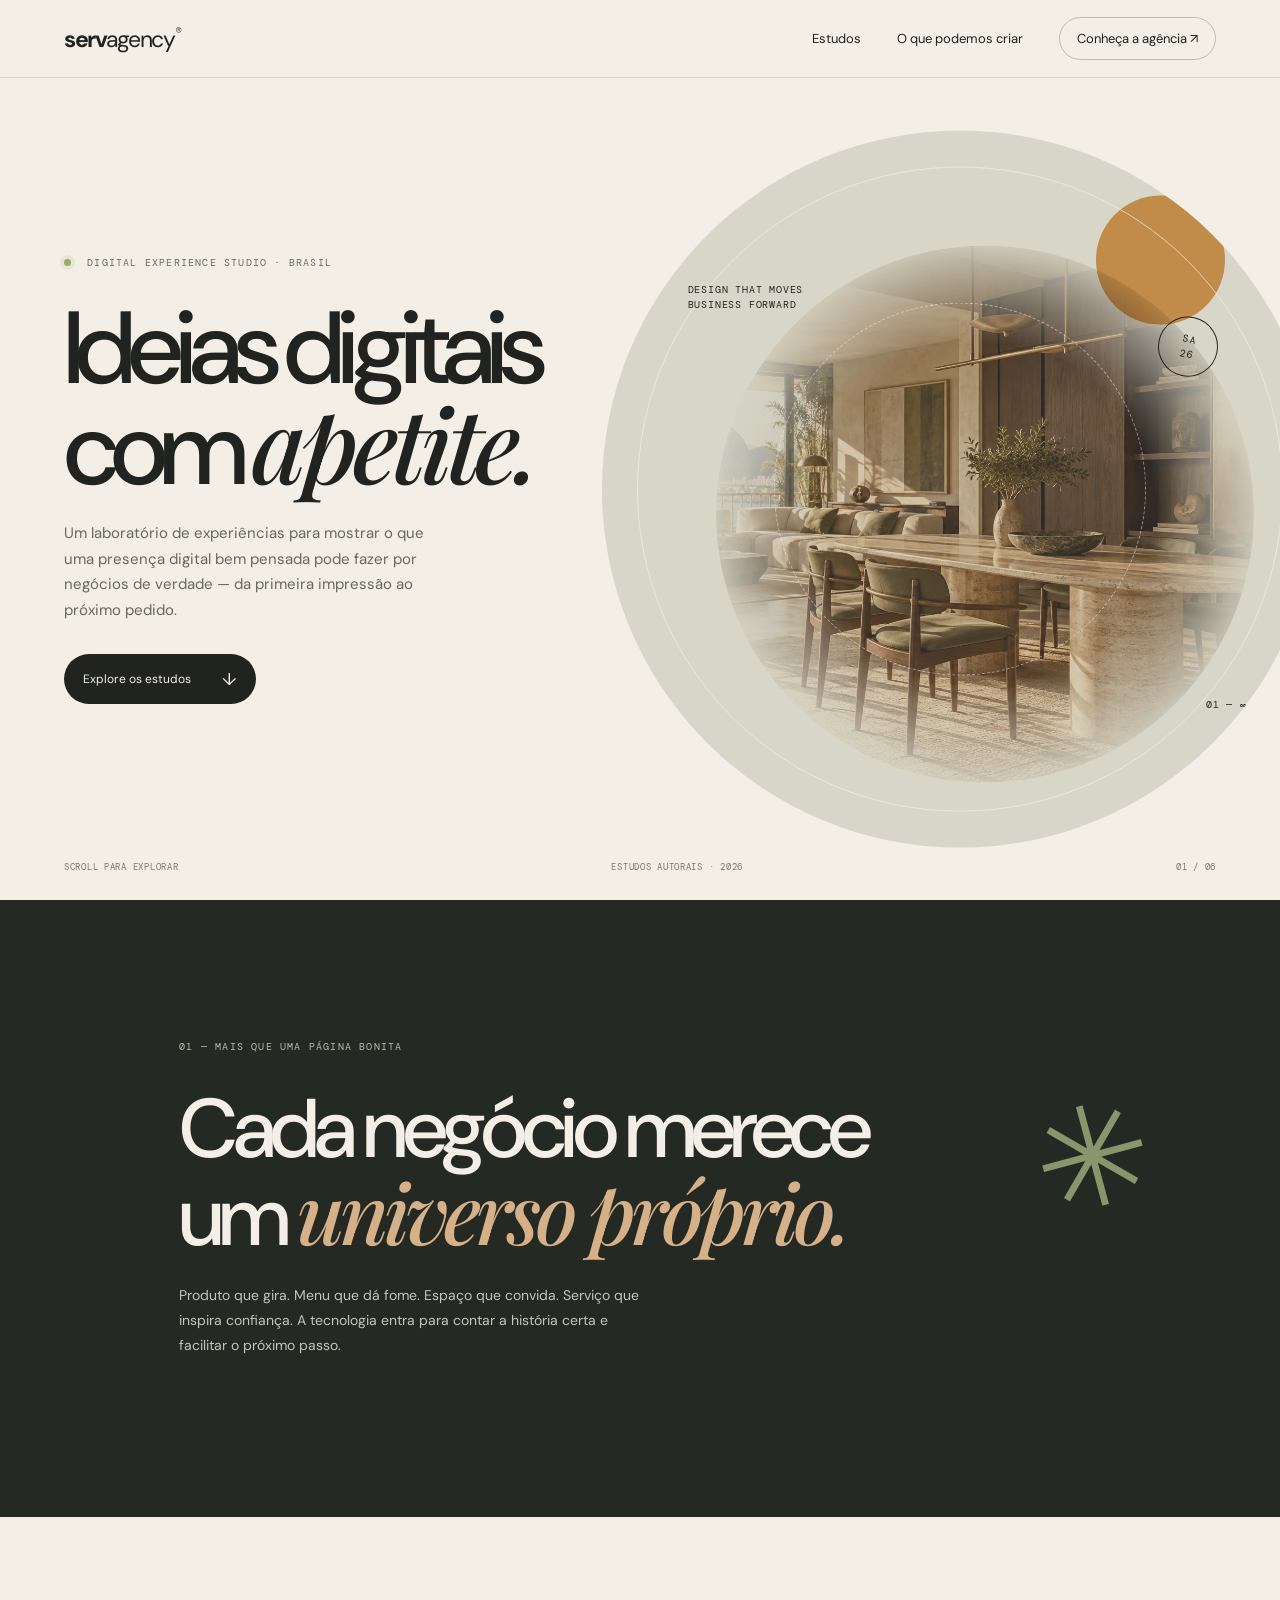
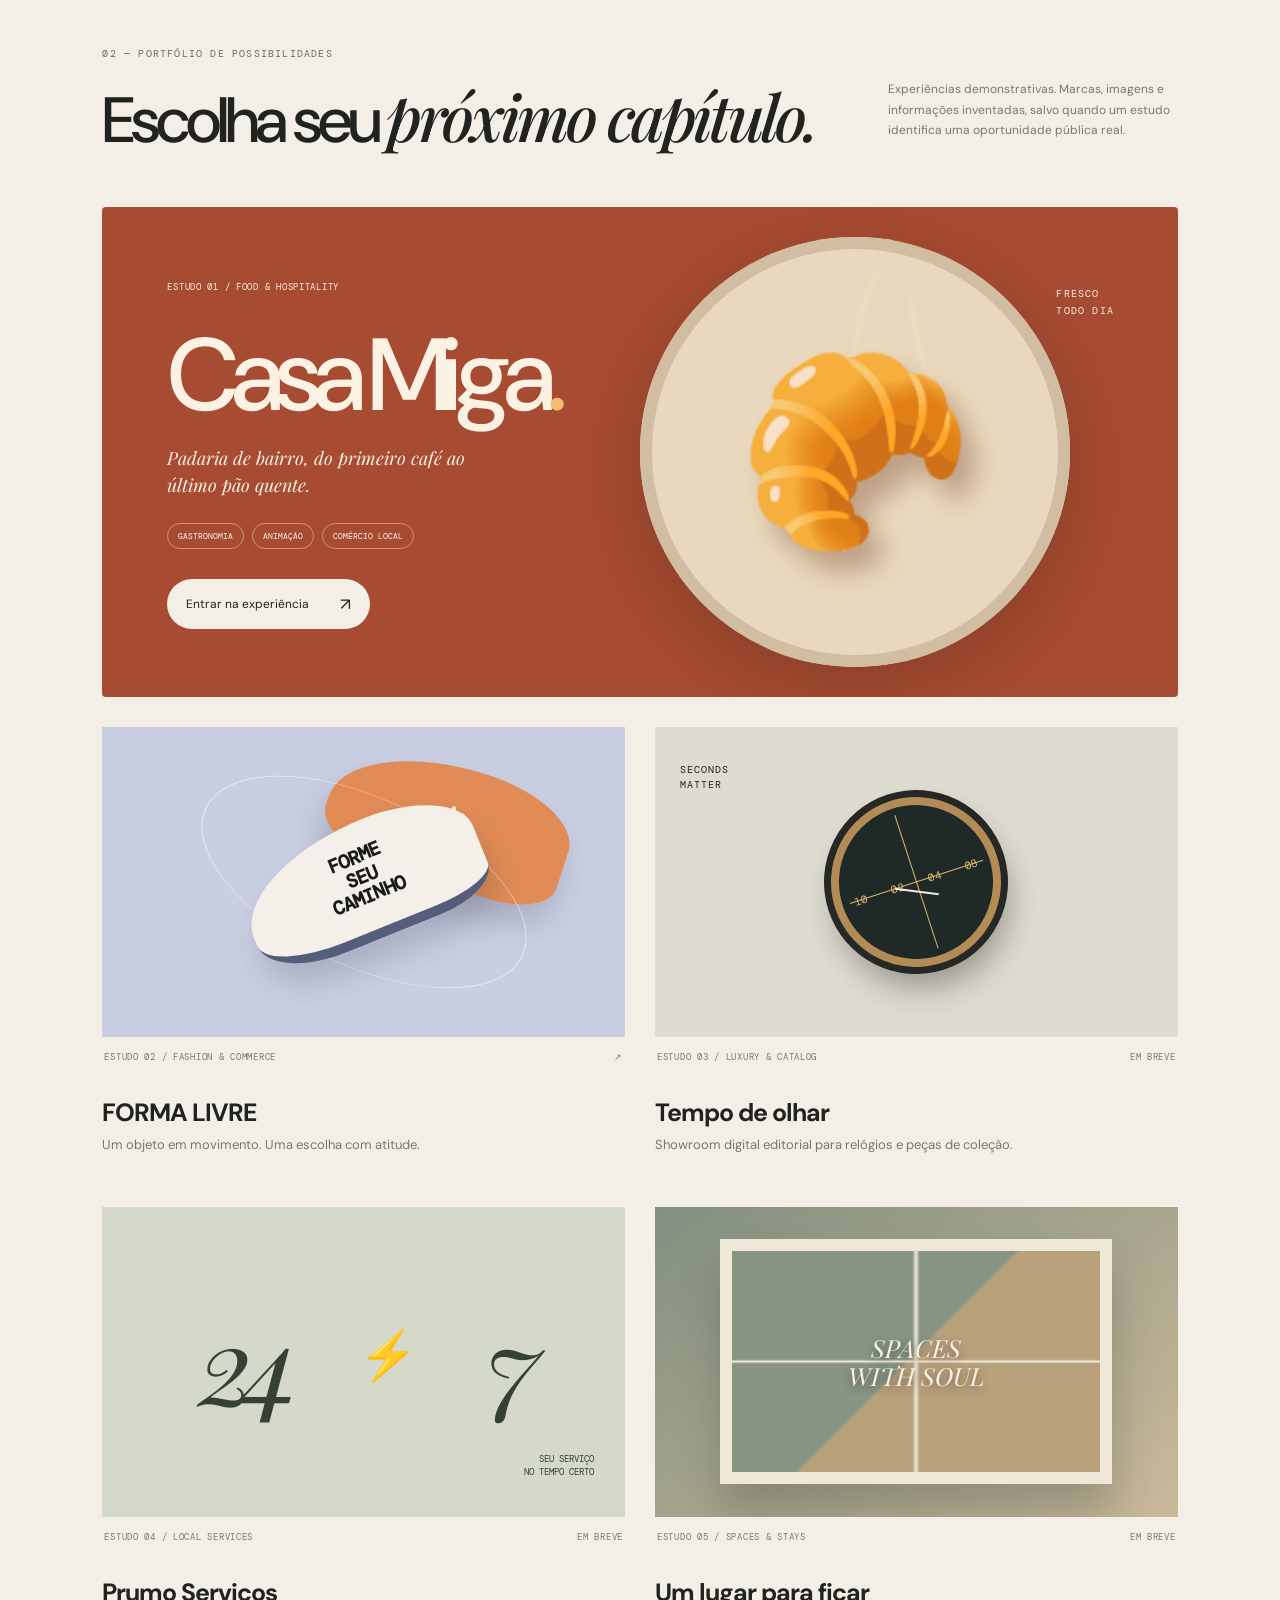
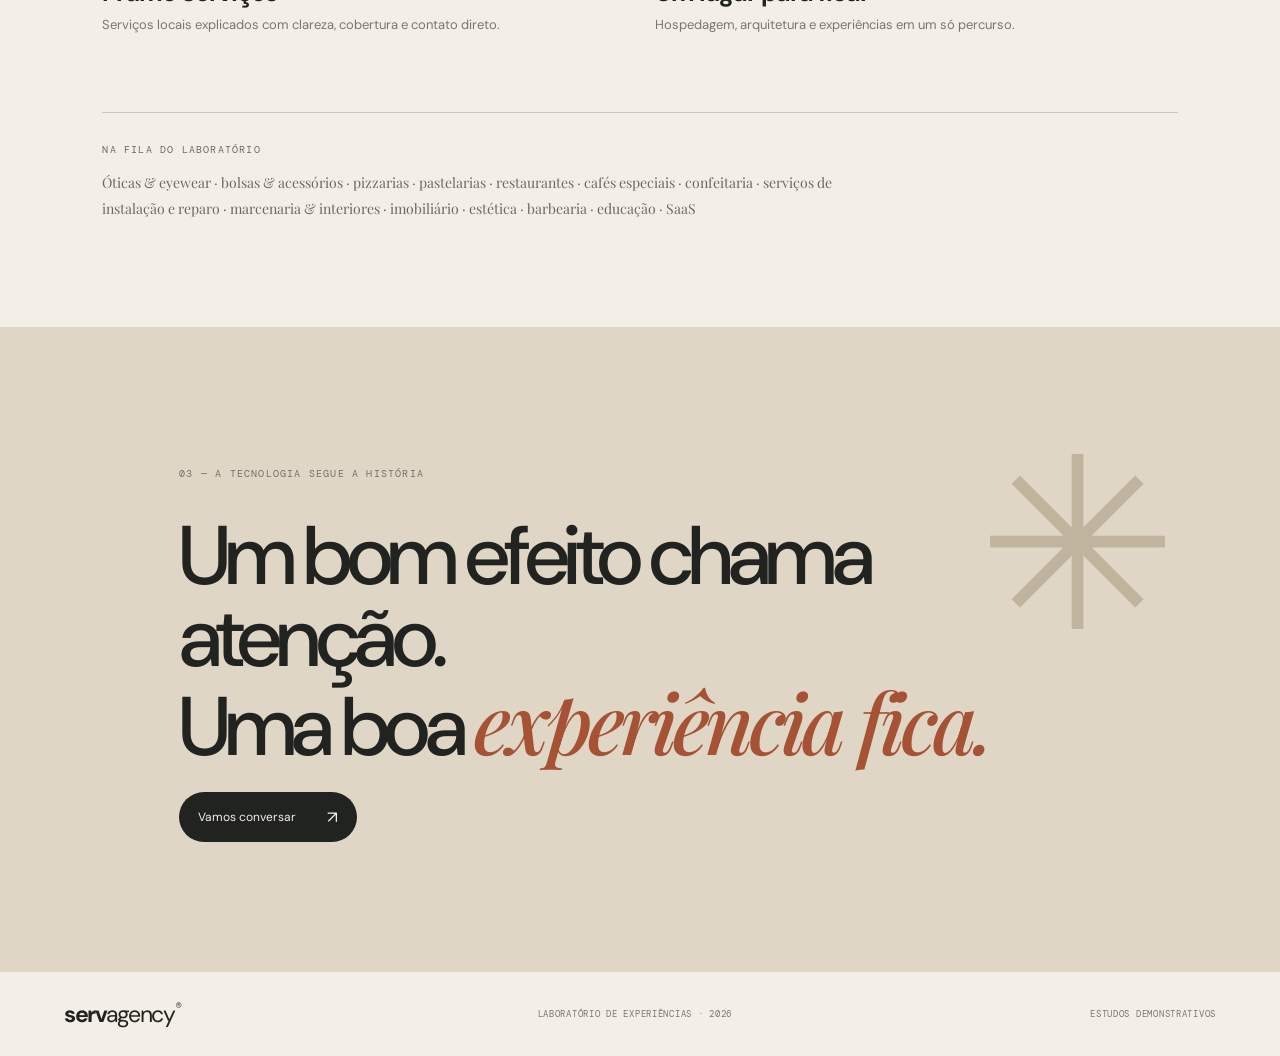
==== index.html @ b9f0d6ea "Build initial niche experience lab and demo concepts" ====
<!doctype html><html lang="pt-BR"><head><meta charset="utf-8"><meta name="viewport" content="width=device-width,initial-scale=1"><meta name="theme-color" content="#f4efe6"><meta name="description" content="Estudos interativos ServAgency para negócios de diferentes nichos."><title>ServAgency — Laboratório de experiências</title><link rel="stylesheet" href="/styles.css"></head><body><header class="topbar"><a class="wordmark" href="/">serv<span>agency</span><i>®</i></a><nav><a href="#estudos">Estudos</a><a href="#metodo">O que podemos criar</a><a class="nav-cta" href="https://servagency.vercel.app/">Conheça a agência ↗</a></nav></header><main><section class="hero"><div class="hero-copy"><p class="eyebrow"><span class="pulse"></span> DIGITAL EXPERIENCE STUDIO · BRASIL</p><h1>Ideias digitais<br>com <em>apetite.</em></h1><p class="hero-sub">Um laboratório de experiências para mostrar o que uma presença digital bem pensada pode fazer por negócios de verdade — da primeira impressão ao próximo pedido.</p><a class="pill dark" href="#estudos">Explore os estudos <span>↓</span></a></div><div class="hero-art" aria-label="Colagem editorial de gastronomia"><div class="hero-orbit orbit-one"></div><div class="hero-orbit orbit-two"></div><div class="hero-sun"></div><img src="/assets/atelier-cozinha.webp" alt="Ambiente de cozinha em tons naturais"/><div class="hero-caption">DESIGN THAT MOVES<br>BUSINESS FORWARD</div><div class="hero-index">01 — ∞</div><div class="hero-stamp">SA<br>26</div></div><div class="hero-bottom"><span>SCROLL PARA EXPLORAR</span><span>ESTUDOS AUTORAIS · 2026</span><span>01 / 06</span></div></section><section class="manifesto" id="metodo"><p class="eyebrow">01 — MAIS QUE UMA PÁGINA BONITA</p><h2>Cada negócio merece<br>um <em>universo próprio.</em></h2><p>Produto que gira. Menu que dá fome. Espaço que convida. Serviço que inspira confiança. A tecnologia entra para contar a história certa e facilitar o próximo passo.</p><div class="manifesto-mark">✳</div></section><section class="studies" id="estudos"><div class="section-head"><div><p class="eyebrow">02 — PORTFÓLIO DE POSSIBILIDADES</p><h2>Escolha seu <em>próximo capítulo.</em></h2></div><p>Experiências demonstrativas. Marcas, imagens e informações inventadas, salvo quando um estudo identifica uma oportunidade pública real.</p></div><article class="featured-card food-card"><div class="card-copy"><span class="card-number">ESTUDO 01 / FOOD & HOSPITALITY</span><h3>Casa Miga<span class="period">.</span></h3><p>Padaria de bairro, do primeiro café ao último pão quente.</p><div class="tags"><span>GASTRONOMIA</span><span>ANIMAÇÃO</span><span>COMÉRCIO LOCAL</span></div><a class="pill light" href="/demos/casa-miga/">Entrar na experiência <span>↗</span></a></div><div class="food-visual" aria-hidden="true"><div class="plate"></div><div class="croissant">🥐</div><div class="steam steam-a"></div><div class="steam steam-b"></div><span class="food-side">FRESCO<br>TODO DIA</span></div></article><div class="card-grid"><a class="study-card fashion-card" href="/demos/forma-livre/"><div class="fashion-art"><div class="shoe shoe-back">✳</div><div class="shoe shoe-front">FORME<br>SEU<br>CAMINHO</div><span class="fashion-orbit"></span></div><div class="study-meta"><span>ESTUDO 02 / FASHION & COMMERCE</span><span>↗</span></div><h3>FORMA LIVRE</h3><p>Um objeto em movimento. Uma escolha com atitude.</p></a><div class="study-card watch-card"><div class="watch-art"><div class="watch-dial"><span>10</span><span>02</span><span>04</span><span>08</span><i></i></div><p>SECONDS<br>MATTER</p></div><div class="study-meta"><span>ESTUDO 03 / LUXURY & CATALOG</span><span>EM BREVE</span></div><h3>Tempo de olhar</h3><p>Showroom digital editorial para relógios e peças de coleção.</p></div><div class="study-card service-card"><div class="service-art"><span>24</span><span>7</span><i>⚡</i><p>SEU SERVIÇO<br>NO TEMPO CERTO</p></div><div class="study-meta"><span>ESTUDO 04 / LOCAL SERVICES</span><span>EM BREVE</span></div><h3>Prumo Serviços</h3><p>Serviços locais explicados com clareza, cobertura e contato direto.</p></div><div class="study-card spaces-card"><div class="spaces-art"><div class="window"></div><span>SPACES<br>WITH SOUL</span></div><div class="study-meta"><span>ESTUDO 05 / SPACES & STAYS</span><span>EM BREVE</span></div><h3>Um lugar para ficar</h3><p>Hospedagem, arquitetura e experiências em um só percurso.</p></div></div><div class="more-niches"><p class="eyebrow">NA FILA DO LABORATÓRIO</p><p>Óticas & eyewear · bolsas & acessórios · pizzarias · pastelarias · restaurantes · cafés especiais · confeitaria · serviços de instalação e reparo · marcenaria & interiores · imobiliário · estética · barbearia · educação · SaaS</p></div></section><section class="closing"><p class="eyebrow">03 — A TECNOLOGIA SEGUE A HISTÓRIA</p><h2>Um bom efeito chama atenção.<br>Uma boa <em>experiência fica.</em></h2><a class="pill dark" href="https://servagency.vercel.app/">Vamos conversar <span>↗</span></a><span class="closing-flower">✳</span></section></main><footer><a class="wordmark" href="/">serv<span>agency</span><i>®</i></a><span>LABORATÓRIO DE EXPERIÊNCIAS · 2026</span><span>ESTUDOS DEMONSTRATIVOS</span></footer><script src="/script.js" defer></script></body></html>
---- styles.css ----
@import url('https://fonts.googleapis.com/css2?family=DM+Mono:wght@400;500&family=DM+Sans:wght@400;500;600;700&family=Playfair+Display:ital,wght@0,500;0,600;0,700;1,500;1,600&display=swap');
:root{--paper:#f4efe6;--ink:#20231f;--orange:#ec6033;--olive:#788b55;--serif:'Playfair Display',Georgia,serif;--sans:'DM Sans',Arial,sans-serif;--mono:'DM Mono',monospace}*{box-sizing:border-box}html{scroll-behavior:smooth}body{margin:0;background:var(--paper);color:var(--ink);font-family:var(--sans)}a{color:inherit;text-decoration:none}.topbar{height:78px;padding:0 5vw;display:flex;align-items:center;justify-content:space-between;border-bottom:1px solid #20231f20}.wordmark{font-weight:700;font-size:23px;letter-spacing:-1.5px}.wordmark span{font-weight:400}.wordmark i{font:9px var(--mono);vertical-align:top;margin-left:2px}.topbar nav{display:flex;align-items:center;gap:36px;font-size:13px}.nav-cta{padding:12px 17px;border:1px solid #20231f40;border-radius:100px}.hero{min-height:680px;height:calc(100vh - 78px);max-height:920px;padding:0 5vw;display:grid;grid-template-columns:1fr 1fr;position:relative;align-items:center;overflow:hidden}.hero-copy{position:relative;z-index:2;padding-bottom:28px}.eyebrow{font:10px var(--mono);letter-spacing:.12em;color:#676c60}.pulse{display:inline-block;width:7px;height:7px;background:#9aab65;border-radius:50%;margin-right:9px;box-shadow:0 0 0 4px #9aab6525}.hero h1{font-size:clamp(60px,8vw,116px);line-height:.91;letter-spacing:-.075em;margin:33px 0 25px;font-weight:500}.hero h1 em,.manifesto h2 em,.section-head h2 em,.closing h2 em{font-family:var(--serif);font-weight:500;letter-spacing:-.06em}.hero-sub{font-size:15px;line-height:1.7;max-width:390px;color:#66685e;margin-bottom:31px}.pill{display:inline-flex;align-items:center;gap:31px;border-radius:50px;padding:14px 19px;font-size:12px}.pill span{font-size:17px}.dark{background:var(--ink);color:var(--paper)}.light{background:#f4efe6;color:var(--ink)}.hero-art{position:absolute;width:min(56vw,760px);height:min(56vw,760px);min-width:530px;min-height:530px;border-radius:50%;right:-3vw;top:50%;transform:translateY(-50%);background:#d8d6c8;overflow:hidden}.hero-art img{position:absolute;inset:16%;width:75%;height:75%;object-fit:cover;border-radius:50%;mix-blend-mode:multiply;opacity:.82;mask-image:radial-gradient(ellipse,#000 45%,transparent 75%)}.hero-orbit{position:absolute;border:1px solid #f4efe6aa;border-radius:50%;inset:5%;z-index:1}.orbit-two{inset:24%;border-style:dashed;opacity:.8}.hero-sun{position:absolute;right:13%;top:9%;width:18%;aspect-ratio:1;border-radius:50%;background:#e4a75d;mix-blend-mode:multiply}.hero-caption,.hero-index,.hero-stamp{position:absolute;z-index:2;font:10px/1.5 var(--mono);letter-spacing:.08em}.hero-caption{left:12%;top:21%}.hero-index{right:10%;bottom:19%}.hero-stamp{display:grid;place-content:center;text-align:center;border:1px solid var(--ink);border-radius:50%;width:60px;height:60px;right:14%;top:26%;transform:rotate(12deg)}.hero-bottom{position:absolute;bottom:27px;left:5vw;right:5vw;display:flex;justify-content:space-between;font:9px var(--mono);letter-spacing:.08em;color:#77786d}.manifesto{position:relative;background:#242923;color:var(--paper);padding:130px 14vw 145px;overflow:hidden}.manifesto .eyebrow{color:#babcae}.manifesto h2,.section-head h2,.closing h2{font-size:clamp(44px,6.5vw,88px);line-height:.99;letter-spacing:-.065em;font-weight:500;margin:35px 0 24px}.manifesto h2 em{color:#d6b188}.manifesto>p:last-of-type{max-width:470px;font-size:14px;line-height:1.8;color:#c5c5ba}.manifesto-mark{position:absolute;right:10%;top:27%;font-size:140px;color:#87966b;transform:rotate(-15deg)}.studies{padding:120px 8vw 90px}.section-head{display:flex;justify-content:space-between;align-items:end;margin-bottom:54px}.section-head h2{font-size:clamp(40px,5vw,68px);margin:24px 0 0}.section-head>p{max-width:290px;color:#77786d;font-size:12px;line-height:1.7}.featured-card{height:490px;border-radius:4px;background:#a74c32;color:#fbf2e4;position:relative;overflow:hidden;display:flex;align-items:center;padding:65px}.card-copy{position:relative;z-index:2;max-width:405px}.card-number,.study-meta{font:9px var(--mono);letter-spacing:.08em}.card-copy h3{font-size:clamp(58px,8vw,105px);line-height:1;letter-spacing:-.08em;margin:29px 0 13px;font-weight:500}.period{color:#f2bc72}.card-copy>p{font:italic 18px var(--serif);max-width:300px;line-height:1.5}.tags{display:flex;gap:8px;margin:24px 0 30px;flex-wrap:wrap}.tags span{border:1px solid #ffffff65;border-radius:50px;padding:7px 10px;font:8px var(--mono)}.food-visual{position:absolute;right:2%;top:0;width:56%;height:100%;display:grid;place-items:center}.plate{position:absolute;width:430px;height:430px;border-radius:50%;background:#e9d8bd;box-shadow:inset 0 0 0 12px #d0bda2,0 20px 65px #51281955}.croissant{position:relative;z-index:1;font-size:190px;filter:drop-shadow(15px 20px 12px #7741285c);animation:foodturn 16s linear infinite}.steam{position:absolute;z-index:2;width:26px;height:120px;border-radius:50%;border-left:2px solid #ffe8cf;filter:blur(2px);opacity:.6;animation:steam 2.8s ease-in-out infinite}.steam-a{top:47px;left:51%;transform:rotate(16deg)}.steam-b{top:65px;left:60%;animation-delay:.7s;transform:rotate(-12deg)}.food-side{position:absolute;right:7%;top:16%;font:10px/1.7 var(--mono);letter-spacing:.12em}.card-grid{display:grid;grid-template-columns:1fr 1fr;gap:30px;margin-top:30px}.study-card{min-height:390px;padding:0 0 24px;overflow:hidden}.study-meta{display:flex;justify-content:space-between;color:#77786d;padding:14px 2px}.study-card h3{font-size:25px;letter-spacing:-.04em;margin:19px 0 7px}.study-card>p{margin:0;color:#77786d;font-size:13px}.fashion-art,.watch-art,.service-art,.spaces-art{height:310px;position:relative;display:grid;place-items:center;overflow:hidden}.fashion-art{background:#c9cee2}.shoe{position:absolute;width:245px;height:118px;border-radius:80% 55% 35% 45%;display:grid;place-items:center;font:700 19px/1.1 var(--mono);text-align:center;box-shadow:0 20px 30px #282d3a30}.shoe-front{background:#f4f0e9;color:#181a1c;z-index:1;transform:rotate(-22deg);border-bottom:10px solid #555d7d;animation:shoeFloat 5s ease-in-out infinite}.shoe-back{background:#e18c56;transform:translate(85px,-58px) rotate(18deg);color:#ffe8cf;font-size:44px}.fashion-orbit{position:absolute;border:1px solid #fff9;border-radius:50%;width:350px;height:350px;transform:rotate(25deg) scaleY(.48)}.watch-art{background:#dedbd0}.watch-art>p{position:absolute;top:25px;left:25px;font:10px/1.5 var(--mono);letter-spacing:.1em}.watch-dial{width:170px;height:170px;border-radius:50%;background:#1f2928;color:#d8b56c;border:8px solid #b28b55;box-shadow:0 0 0 7px #262825,0 20px 32px #2226;position:relative;display:flex;justify-content:space-around;align-items:center;font:11px var(--mono);transform:rotate(-18deg)}.watch-dial:before,.watch-dial:after{content:'';position:absolute;background:#d8b56c;width:1px;height:140px}.watch-dial:after{transform:rotate(90deg)}.watch-dial i{position:absolute;width:44px;height:2px;background:#f3ecdb;transform:rotate(25deg);z-index:1;transform-origin:left}.service-art{background:#d5d9c9;color:#354134;grid-template-columns:auto auto;gap:4px}.service-art>span{font:italic 110px var(--serif);letter-spacing:-.1em}.service-art i{position:absolute;font-size:48px;left:49%;top:38%;font-style:normal;color:#da673d}.service-art p{position:absolute;right:6%;bottom:9%;font:9px/1.5 var(--mono);text-align:right}.spaces-art{background:linear-gradient(145deg,#829080,#cbb999);color:#f8f0e4}.spaces-art .window{position:absolute;width:75%;height:79%;border:12px solid #f0e8d7;background:linear-gradient(90deg,transparent 49%,#f0e8d7 50%,transparent 51%),linear-gradient(0deg,transparent 49%,#f0e8d7 50%,transparent 51%),linear-gradient(135deg,#879582 48%,#b9a17c 49%);box-shadow:0 30px 40px #25322f40}.spaces-art>span{position:relative;font:italic 25px/1.1 var(--serif);text-align:center;text-shadow:0 3px 10px #0007}.more-niches{border-top:1px solid #20231f35;margin-top:55px;padding-top:20px}.more-niches p:last-child{font:14px/1.9 var(--serif);max-width:760px;color:#686a61}.closing{background:#dfd6c6;padding:130px 14vw;position:relative;overflow:hidden}.closing .eyebrow{color:#707166}.closing h2{font-size:clamp(40px,6.5vw,84px);position:relative;z-index:1}.closing h2 em{color:#a65335}.closing-flower{position:absolute;font-size:240px;right:8%;top:10%;color:#c0b49f}footer{padding:27px 5vw;display:flex;align-items:center;justify-content:space-between}footer>span{font:9px var(--mono);letter-spacing:.08em;color:#77786d}@keyframes foodturn{0%,100%{transform:rotate(-8deg) translateY(0)}50%{transform:rotate(8deg) translateY(-15px)}}@keyframes steam{0%,100%{opacity:0;translate:0 8px}50%{opacity:.65;translate:0 -9px}}@keyframes shoeFloat{0%,100%{translate:0 0;rotate:-3deg}50%{translate:4px -13px;rotate:3deg}}@media(max-width:760px){.topbar{height:65px;padding:0 6vw}.topbar nav{gap:18px;font-size:11px}.topbar nav>a:first-child{display:none}.nav-cta{padding:10px 13px}.hero{height:auto;min-height:800px;display:block;padding:80px 7vw 110px}.hero-copy{padding:0}.hero h1{font-size:clamp(66px,17vw,110px);margin-top:28px}.hero-sub{max-width:310px}.hero-art{width:92vw;height:92vw;min-width:0;min-height:0;right:-20vw;top:auto;bottom:12px;transform:none;opacity:.7}.hero-art img{inset:15%;width:78%;height:78%}.hero-caption{top:19%}.hero-bottom{left:7vw;right:7vw;bottom:22px;font-size:7px}.hero-bottom span:nth-child(2){display:none}.manifesto{padding:90px 8vw}.manifesto h2{font-size:clamp(45px,12vw,75px)}.manifesto-mark{font-size:90px;right:4%;top:15%;opacity:.45}.studies{padding:83px 6vw 65px}.section-head{display:block;margin-bottom:31px}.section-head h2{font-size:46px}.section-head>p{margin-top:16px}.featured-card{height:640px;padding:32px;align-items:flex-start}.card-copy{max-width:100%}.card-copy h3{font-size:72px;margin:19px 0 5px}.card-copy>p{font-size:16px}.food-visual{width:100%;height:58%;top:auto;right:0;bottom:-2%;transform:scale(.82)}.plate{width:340px;height:340px}.croissant{font-size:150px}.food-side{right:7%;top:19%}.card-grid{grid-template-columns:1fr;gap:22px;margin-top:23px}.study-card{min-height:0}.fashion-art,.watch-art,.service-art,.spaces-art{height:270px}.study-card h3{font-size:22px}.more-niches{margin-top:38px}.closing{padding:95px 8vw}.closing h2{font-size:clamp(43px,12vw,70px)}.closing-flower{font-size:140px;right:-3%;top:15%;opacity:.5}footer{padding:23px 6vw;gap:10px;flex-wrap:wrap}footer>span{font-size:7px}}
@media(prefers-reduced-motion:reduce){*,*:before,*:after{scroll-behavior:auto!important;animation-duration:.01ms!important;animation-iteration-count:1!important;transition-duration:.01ms!important}}
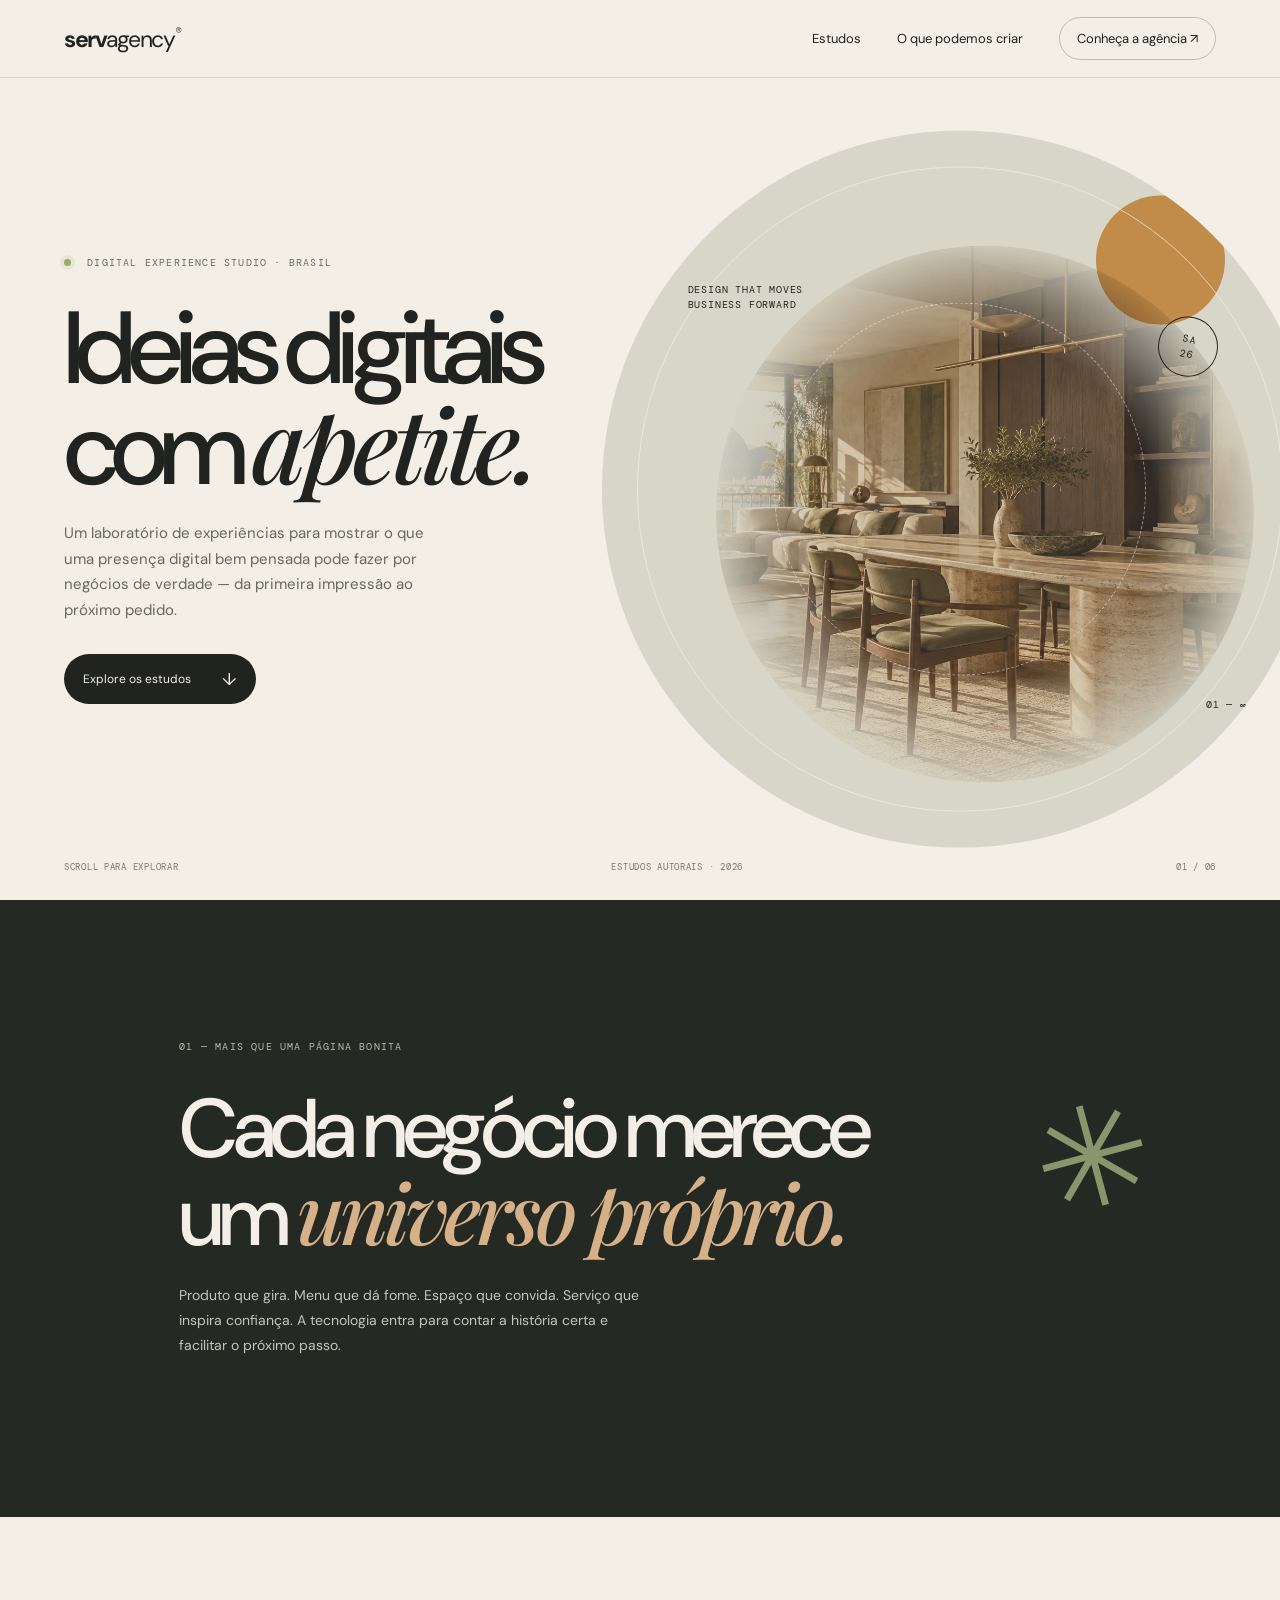
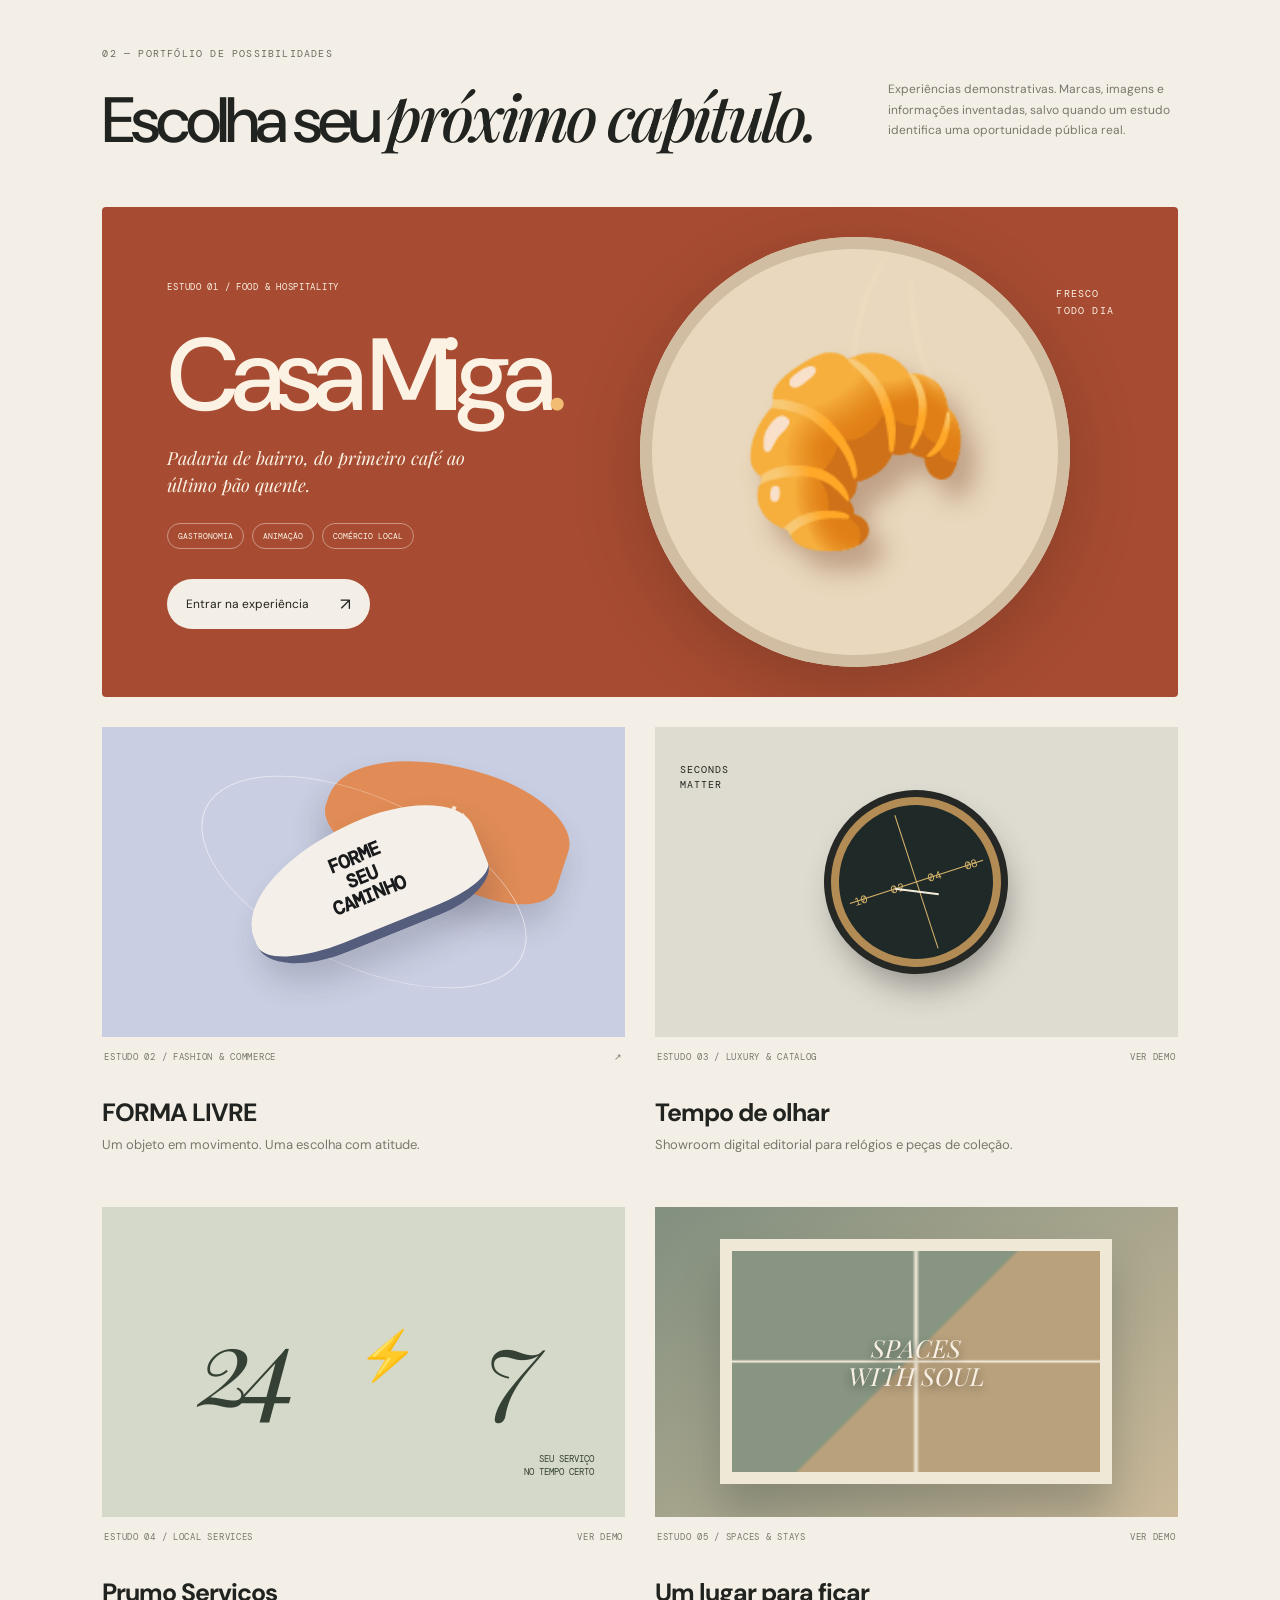
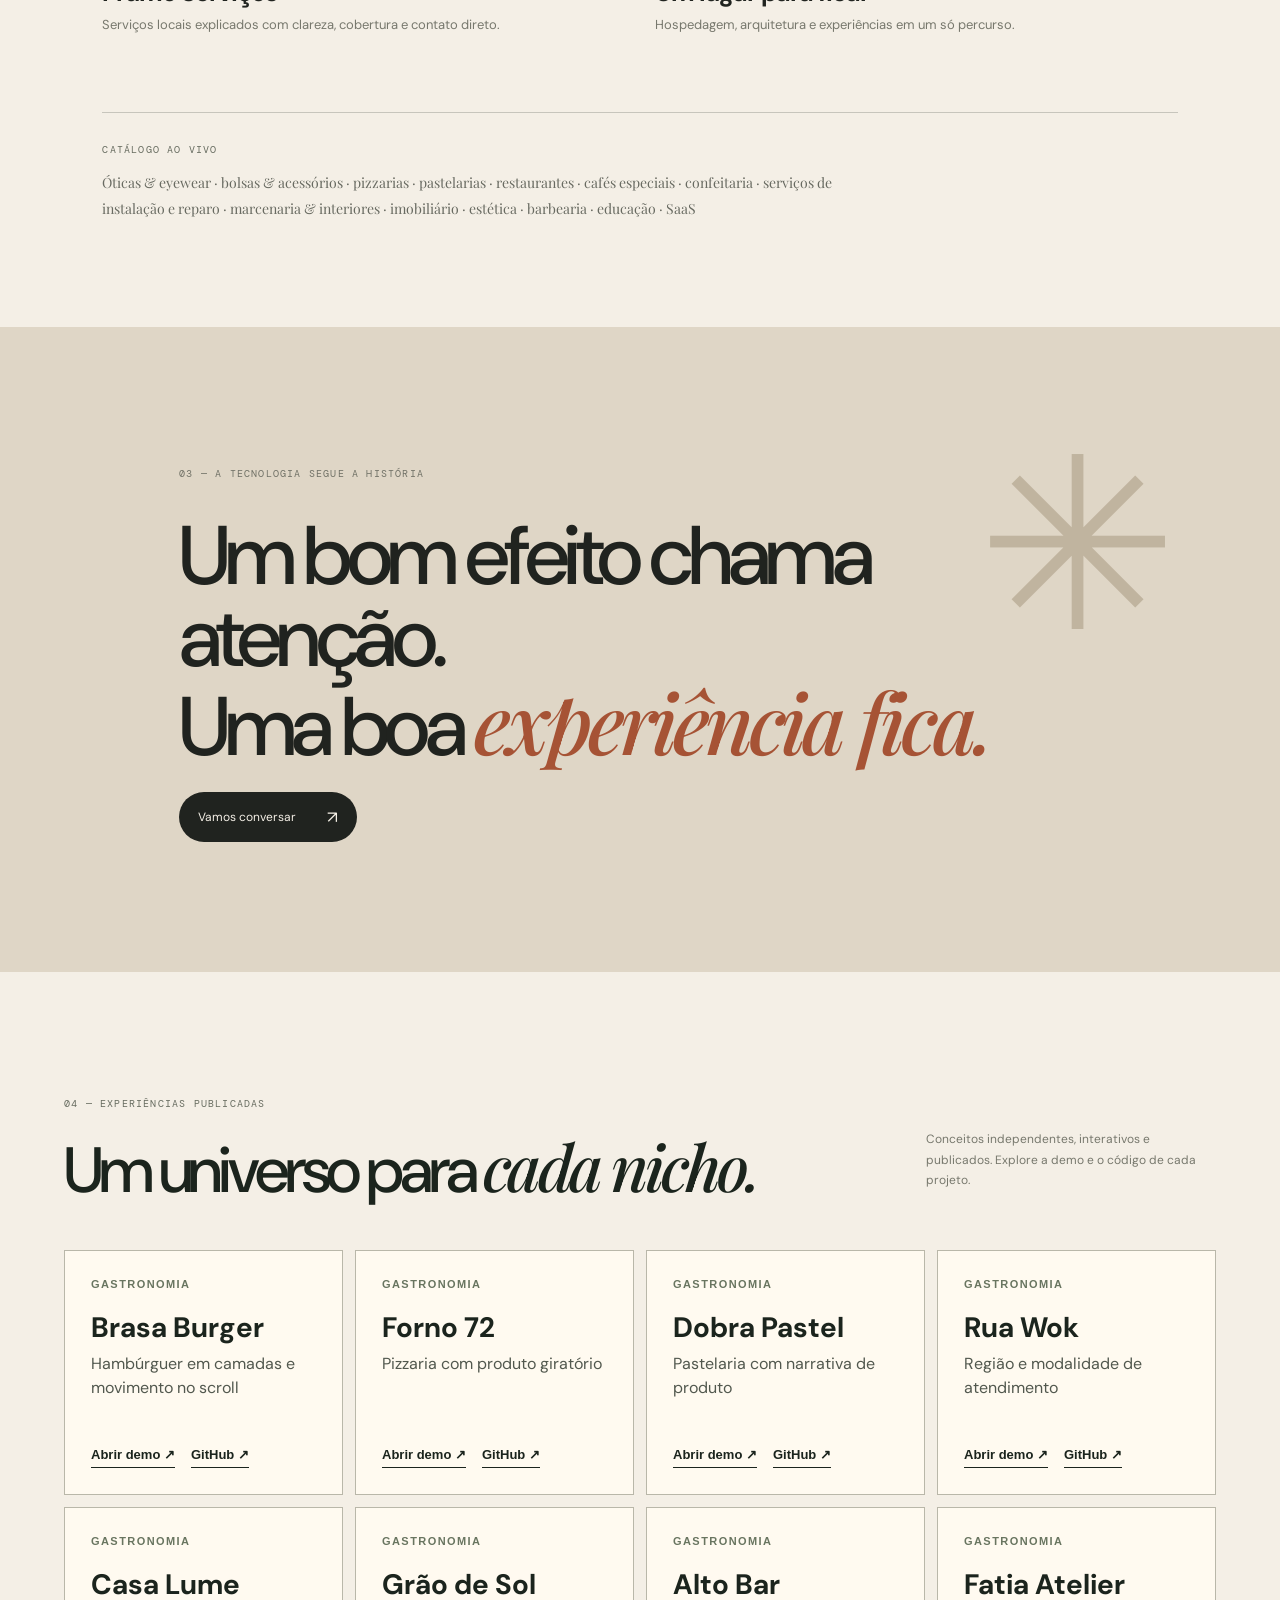
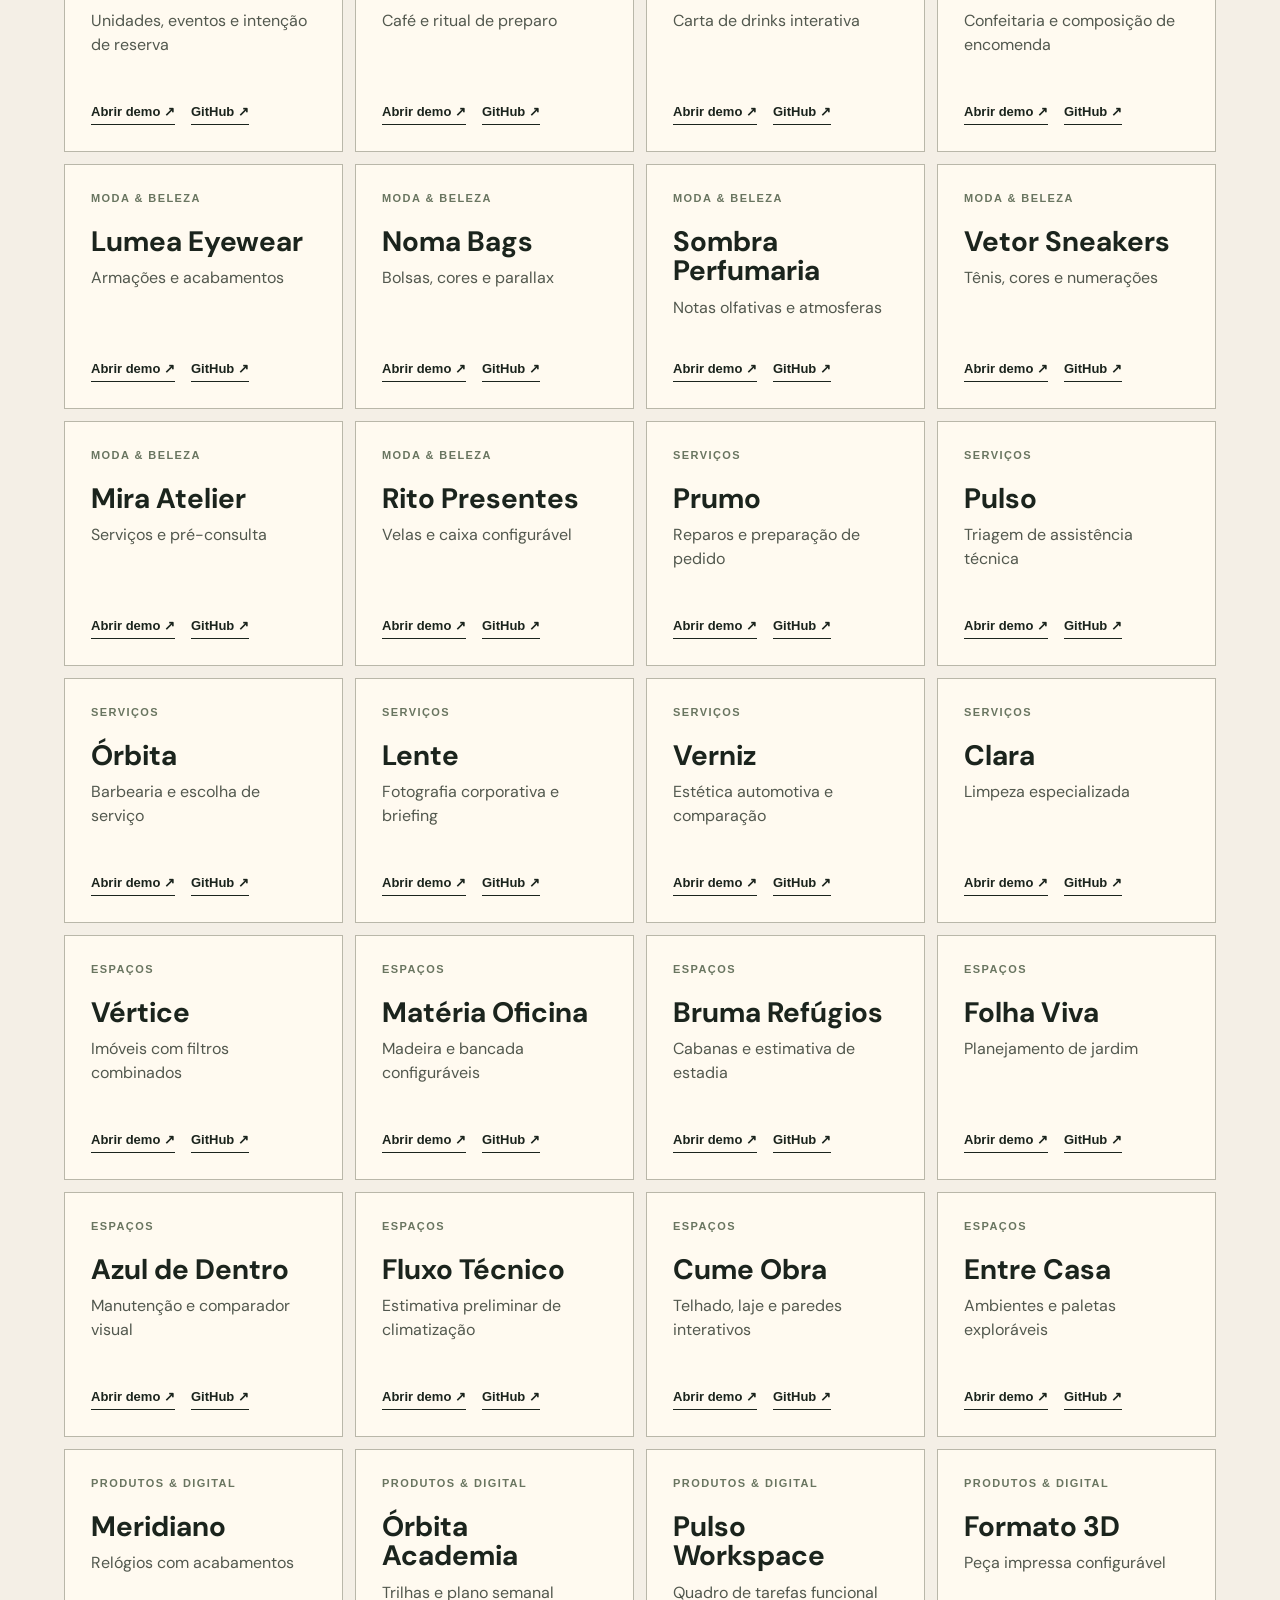
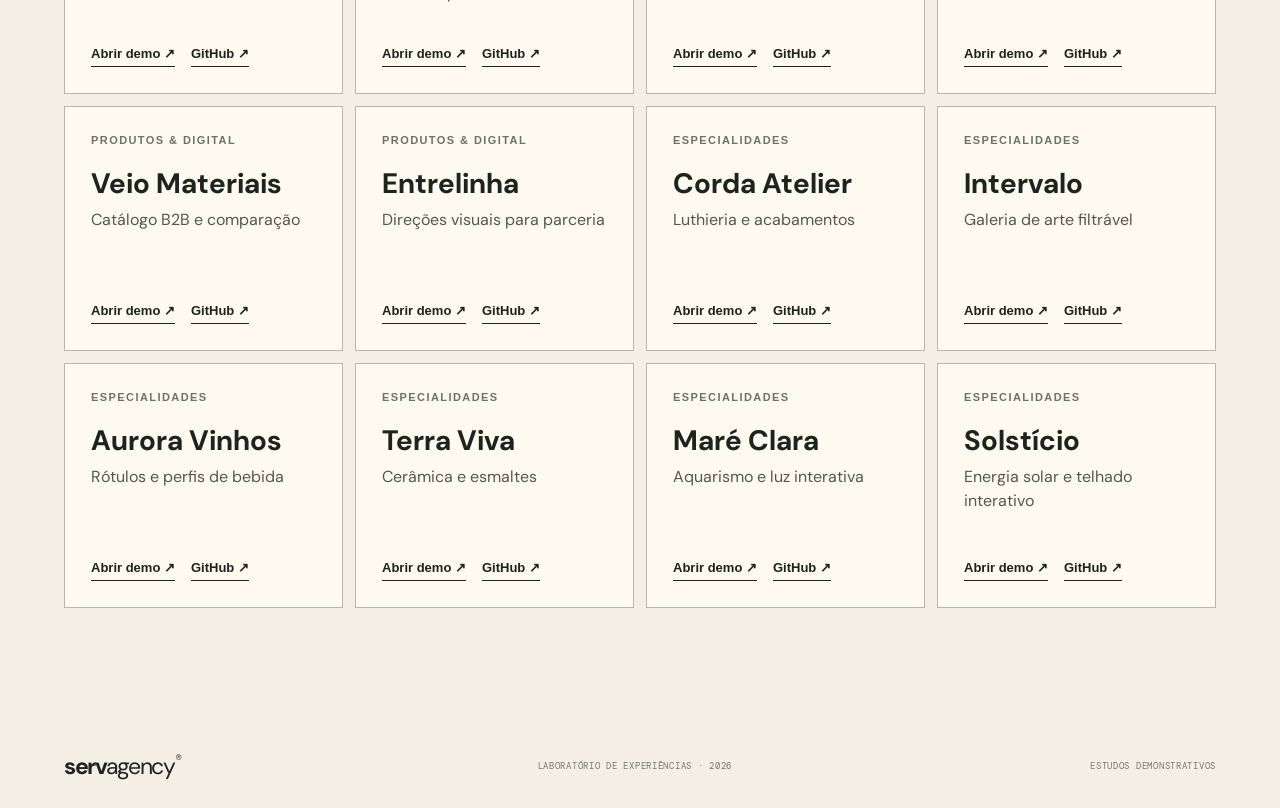
==== commit be8f0b80: "Publish niche demo catalog" ====
--- a/index.html
+++ b/index.html
@@ -1 +1,2 @@
-<!doctype html><html lang="pt-BR"><head><meta charset="utf-8"><meta name="viewport" content="width=device-width,initial-scale=1"><meta name="theme-color" content="#f4efe6"><meta name="description" content="Estudos interativos ServAgency para negócios de diferentes nichos."><title>ServAgency — Laboratório de experiências</title><link rel="stylesheet" href="/styles.css"></head><body><header class="topbar"><a class="wordmark" href="/">serv<span>agency</span><i>®</i></a><nav><a href="#estudos">Estudos</a><a href="#metodo">O que podemos criar</a><a class="nav-cta" href="https://servagency.vercel.app/">Conheça a agência ↗</a></nav></header><main><section class="hero"><div class="hero-copy"><p class="eyebrow"><span class="pulse"></span> DIGITAL EXPERIENCE STUDIO · BRASIL</p><h1>Ideias digitais<br>com <em>apetite.</em></h1><p class="hero-sub">Um laboratório de experiências para mostrar o que uma presença digital bem pensada pode fazer por negócios de verdade — da primeira impressão ao próximo pedido.</p><a class="pill dark" href="#estudos">Explore os estudos <span>↓</span></a></div><div class="hero-art" aria-label="Colagem editorial de gastronomia"><div class="hero-orbit orbit-one"></div><div class="hero-orbit orbit-two"></div><div class="hero-sun"></div><img src="/assets/atelier-cozinha.webp" alt="Ambiente de cozinha em tons naturais"/><div class="hero-caption">DESIGN THAT MOVES<br>BUSINESS FORWARD</div><div class="hero-index">01 — ∞</div><div class="hero-stamp">SA<br>26</div></div><div class="hero-bottom"><span>SCROLL PARA EXPLORAR</span><span>ESTUDOS AUTORAIS · 2026</span><span>01 / 06</span></div></section><section class="manifesto" id="metodo"><p class="eyebrow">01 — MAIS QUE UMA PÁGINA BONITA</p><h2>Cada negócio merece<br>um <em>universo próprio.</em></h2><p>Produto que gira. Menu que dá fome. Espaço que convida. Serviço que inspira confiança. A tecnologia entra para contar a história certa e facilitar o próximo passo.</p><div class="manifesto-mark">✳</div></section><section class="studies" id="estudos"><div class="section-head"><div><p class="eyebrow">02 — PORTFÓLIO DE POSSIBILIDADES</p><h2>Escolha seu <em>próximo capítulo.</em></h2></div><p>Experiências demonstrativas. Marcas, imagens e informações inventadas, salvo quando um estudo identifica uma oportunidade pública real.</p></div><article class="featured-card food-card"><div class="card-copy"><span class="card-number">ESTUDO 01 / FOOD & HOSPITALITY</span><h3>Casa Miga<span class="period">.</span></h3><p>Padaria de bairro, do primeiro café ao último pão quente.</p><div class="tags"><span>GASTRONOMIA</span><span>ANIMAÇÃO</span><span>COMÉRCIO LOCAL</span></div><a class="pill light" href="/demos/casa-miga/">Entrar na experiência <span>↗</span></a></div><div class="food-visual" aria-hidden="true"><div class="plate"></div><div class="croissant">🥐</div><div class="steam steam-a"></div><div class="steam steam-b"></div><span class="food-side">FRESCO<br>TODO DIA</span></div></article><div class="card-grid"><a class="study-card fashion-card" href="/demos/forma-livre/"><div class="fashion-art"><div class="shoe shoe-back">✳</div><div class="shoe shoe-front">FORME<br>SEU<br>CAMINHO</div><span class="fashion-orbit"></span></div><div class="study-meta"><span>ESTUDO 02 / FASHION & COMMERCE</span><span>↗</span></div><h3>FORMA LIVRE</h3><p>Um objeto em movimento. Uma escolha com atitude.</p></a><div class="study-card watch-card"><div class="watch-art"><div class="watch-dial"><span>10</span><span>02</span><span>04</span><span>08</span><i></i></div><p>SECONDS<br>MATTER</p></div><div class="study-meta"><span>ESTUDO 03 / LUXURY & CATALOG</span><span>EM BREVE</span></div><h3>Tempo de olhar</h3><p>Showroom digital editorial para relógios e peças de coleção.</p></div><div class="study-card service-card"><div class="service-art"><span>24</span><span>7</span><i>⚡</i><p>SEU SERVIÇO<br>NO TEMPO CERTO</p></div><div class="study-meta"><span>ESTUDO 04 / LOCAL SERVICES</span><span>EM BREVE</span></div><h3>Prumo Serviços</h3><p>Serviços locais explicados com clareza, cobertura e contato direto.</p></div><div class="study-card spaces-card"><div class="spaces-art"><div class="window"></div><span>SPACES<br>WITH SOUL</span></div><div class="study-meta"><span>ESTUDO 05 / SPACES & STAYS</span><span>EM BREVE</span></div><h3>Um lugar para ficar</h3><p>Hospedagem, arquitetura e experiências em um só percurso.</p></div></div><div class="more-niches"><p class="eyebrow">NA FILA DO LABORATÓRIO</p><p>Óticas & eyewear · bolsas & acessórios · pizzarias · pastelarias · restaurantes · cafés especiais · confeitaria · serviços de instalação e reparo · marcenaria & interiores · imobiliário · estética · barbearia · educação · SaaS</p></div></section><section class="closing"><p class="eyebrow">03 — A TECNOLOGIA SEGUE A HISTÓRIA</p><h2>Um bom efeito chama atenção.<br>Uma boa <em>experiência fica.</em></h2><a class="pill dark" href="https://servagency.vercel.app/">Vamos conversar <span>↗</span></a><span class="closing-flower">✳</span></section></main><footer><a class="wordmark" href="/">serv<span>agency</span><i>®</i></a><span>LABORATÓRIO DE EXPERIÊNCIAS · 2026</span><span>ESTUDOS DEMONSTRATIVOS</span></footer><script src="/script.js" defer></script></body></html>
+<!doctype html><html lang="pt-BR"><head><meta charset="utf-8"><meta name="viewport" content="width=device-width,initial-scale=1"><meta name="theme-color" content="#f4efe6"><meta name="description" content="Estudos interativos ServAgency para negócios de diferentes nichos."><title>ServAgency — Laboratório de experiências</title><link rel="stylesheet" href="styles.css"></head><body><header class="topbar"><a class="wordmark" href="./">serv<span>agency</span><i>®</i></a><nav><a href="#estudos">Estudos</a><a href="#metodo">O que podemos criar</a><a class="nav-cta" href="https://servagency.vercel.app/">Conheça a agência ↗</a></nav></header><main><section class="hero"><div class="hero-copy"><p class="eyebrow"><span class="pulse"></span> DIGITAL EXPERIENCE STUDIO · BRASIL</p><h1>Ideias digitais<br>com <em>apetite.</em></h1><p class="hero-sub">Um laboratório de experiências para mostrar o que uma presença digital bem pensada pode fazer por negócios de verdade — da primeira impressão ao próximo pedido.</p><a class="pill dark" href="#estudos">Explore os estudos <span>↓</span></a></div><div class="hero-art" aria-label="Colagem editorial de gastronomia"><div class="hero-orbit orbit-one"></div><div class="hero-orbit orbit-two"></div><div class="hero-sun"></div><img src="assets/atelier-cozinha.webp" alt="Ambiente de cozinha em tons naturais"/><div class="hero-caption">DESIGN THAT MOVES<br>BUSINESS FORWARD</div><div class="hero-index">01 — ∞</div><div class="hero-stamp">SA<br>26</div></div><div class="hero-bottom"><span>SCROLL PARA EXPLORAR</span><span>ESTUDOS AUTORAIS · 2026</span><span>01 / 06</span></div></section><section class="manifesto" id="metodo"><p class="eyebrow">01 — MAIS QUE UMA PÁGINA BONITA</p><h2>Cada negócio merece<br>um <em>universo próprio.</em></h2><p>Produto que gira. Menu que dá fome. Espaço que convida. Serviço que inspira confiança. A tecnologia entra para contar a história certa e facilitar o próximo passo.</p><div class="manifesto-mark">✳</div></section><section class="studies" id="estudos"><div class="section-head"><div><p class="eyebrow">02 — PORTFÓLIO DE POSSIBILIDADES</p><h2>Escolha seu <em>próximo capítulo.</em></h2></div><p>Experiências demonstrativas. Marcas, imagens e informações inventadas, salvo quando um estudo identifica uma oportunidade pública real.</p></div><article class="featured-card food-card"><div class="card-copy"><span class="card-number">ESTUDO 01 / FOOD & HOSPITALITY</span><h3>Casa Miga<span class="period">.</span></h3><p>Padaria de bairro, do primeiro café ao último pão quente.</p><div class="tags"><span>GASTRONOMIA</span><span>ANIMAÇÃO</span><span>COMÉRCIO LOCAL</span></div><a class="pill light" href="demos/casa-miga/">Entrar na experiência <span>↗</span></a></div><div class="food-visual" aria-hidden="true"><div class="plate"></div><div class="croissant">🥐</div><div class="steam steam-a"></div><div class="steam steam-b"></div><span class="food-side">FRESCO<br>TODO DIA</span></div></article><div class="card-grid"><a class="study-card fashion-card" href="demos/forma-livre/"><div class="fashion-art"><div class="shoe shoe-back">✳</div><div class="shoe shoe-front">FORME<br>SEU<br>CAMINHO</div><span class="fashion-orbit"></span></div><div class="study-meta"><span>ESTUDO 02 / FASHION & COMMERCE</span><span>↗</span></div><h3>FORMA LIVRE</h3><p>Um objeto em movimento. Uma escolha com atitude.</p></a><div class="study-card watch-card"><div class="watch-art"><div class="watch-dial"><span>10</span><span>02</span><span>04</span><span>08</span><i></i></div><p>SECONDS<br>MATTER</p></div><div class="study-meta"><span>ESTUDO 03 / LUXURY & CATALOG</span><span>VER DEMO</span></div><h3>Tempo de olhar</h3><p>Showroom digital editorial para relógios e peças de coleção.</p></div><div class="study-card service-card"><div class="service-art"><span>24</span><span>7</span><i>⚡</i><p>SEU SERVIÇO<br>NO TEMPO CERTO</p></div><div class="study-meta"><span>ESTUDO 04 / LOCAL SERVICES</span><span>VER DEMO</span></div><h3>Prumo Serviços</h3><p>Serviços locais explicados com clareza, cobertura e contato direto.</p></div><div class="study-card spaces-card"><div class="spaces-art"><div class="window"></div><span>SPACES<br>WITH SOUL</span></div><div class="study-meta"><span>ESTUDO 05 / SPACES & STAYS</span><span>VER DEMO</span></div><h3>Um lugar para ficar</h3><p>Hospedagem, arquitetura e experiências em um só percurso.</p></div></div><div class="more-niches"><p class="eyebrow">CATÁLOGO AO VIVO</p><p>Óticas & eyewear · bolsas & acessórios · pizzarias · pastelarias · restaurantes · cafés especiais · confeitaria · serviços de instalação e reparo · marcenaria & interiores · imobiliário · estética · barbearia · educação · SaaS</p></div></section><section class="closing"><p class="eyebrow">03 — A TECNOLOGIA SEGUE A HISTÓRIA</p><h2>Um bom efeito chama atenção.<br>Uma boa <em>experiência fica.</em></h2><a class="pill dark" href="https://servagency.vercel.app/">Vamos conversar <span>↗</span></a><span class="closing-flower">✳</span></section><section class="live-projects" id="catalogo"><div class="section-head"><div><p class="eyebrow">04 — EXPERIÊNCIAS PUBLICADAS</p><h2>Um universo para <em>cada nicho.</em></h2></div><p>Conceitos independentes, interativos e publicados. Explore a demo e o código de cada projeto.</p></div><div id="project-list" class="project-list"></div></section></main><footer><a class="wordmark" href="./">serv<span>agency</span><i>®</i></a><span>LABORATÓRIO DE EXPERIÊNCIAS · 2026</span><span>ESTUDOS DEMONSTRATIVOS</span></footer><script src="script.js" defer></script><script src="catalog.js" defer></script></body></html>
+
--- a/styles.css
+++ b/styles.css
@@ -1,3 +1,4 @@
 @import url('https://fonts.googleapis.com/css2?family=DM+Mono:wght@400;500&family=DM+Sans:wght@400;500;600;700&family=Playfair+Display:ital,wght@0,500;0,600;0,700;1,500;1,600&display=swap');
 :root{--paper:#f4efe6;--ink:#20231f;--orange:#ec6033;--olive:#788b55;--serif:'Playfair Display',Georgia,serif;--sans:'DM Sans',Arial,sans-serif;--mono:'DM Mono',monospace}*{box-sizing:border-box}html{scroll-behavior:smooth}body{margin:0;background:var(--paper);color:var(--ink);font-family:var(--sans)}a{color:inherit;text-decoration:none}.topbar{height:78px;padding:0 5vw;display:flex;align-items:center;justify-content:space-between;border-bottom:1px solid #20231f20}.wordmark{font-weight:700;font-size:23px;letter-spacing:-1.5px}.wordmark span{font-weight:400}.wordmark i{font:9px var(--mono);vertical-align:top;margin-left:2px}.topbar nav{display:flex;align-items:center;gap:36px;font-size:13px}.nav-cta{padding:12px 17px;border:1px solid #20231f40;border-radius:100px}.hero{min-height:680px;height:calc(100vh - 78px);max-height:920px;padding:0 5vw;display:grid;grid-template-columns:1fr 1fr;position:relative;align-items:center;overflow:hidden}.hero-copy{position:relative;z-index:2;padding-bottom:28px}.eyebrow{font:10px var(--mono);letter-spacing:.12em;color:#676c60}.pulse{display:inline-block;width:7px;height:7px;background:#9aab65;border-radius:50%;margin-right:9px;box-shadow:0 0 0 4px #9aab6525}.hero h1{font-size:clamp(60px,8vw,116px);line-height:.91;letter-spacing:-.075em;margin:33px 0 25px;font-weight:500}.hero h1 em,.manifesto h2 em,.section-head h2 em,.closing h2 em{font-family:var(--serif);font-weight:500;letter-spacing:-.06em}.hero-sub{font-size:15px;line-height:1.7;max-width:390px;color:#66685e;margin-bottom:31px}.pill{display:inline-flex;align-items:center;gap:31px;border-radius:50px;padding:14px 19px;font-size:12px}.pill span{font-size:17px}.dark{background:var(--ink);color:var(--paper)}.light{background:#f4efe6;color:var(--ink)}.hero-art{position:absolute;width:min(56vw,760px);height:min(56vw,760px);min-width:530px;min-height:530px;border-radius:50%;right:-3vw;top:50%;transform:translateY(-50%);background:#d8d6c8;overflow:hidden}.hero-art img{position:absolute;inset:16%;width:75%;height:75%;object-fit:cover;border-radius:50%;mix-blend-mode:multiply;opacity:.82;mask-image:radial-gradient(ellipse,#000 45%,transparent 75%)}.hero-orbit{position:absolute;border:1px solid #f4efe6aa;border-radius:50%;inset:5%;z-index:1}.orbit-two{inset:24%;border-style:dashed;opacity:.8}.hero-sun{position:absolute;right:13%;top:9%;width:18%;aspect-ratio:1;border-radius:50%;background:#e4a75d;mix-blend-mode:multiply}.hero-caption,.hero-index,.hero-stamp{position:absolute;z-index:2;font:10px/1.5 var(--mono);letter-spacing:.08em}.hero-caption{left:12%;top:21%}.hero-index{right:10%;bottom:19%}.hero-stamp{display:grid;place-content:center;text-align:center;border:1px solid var(--ink);border-radius:50%;width:60px;height:60px;right:14%;top:26%;transform:rotate(12deg)}.hero-bottom{position:absolute;bottom:27px;left:5vw;right:5vw;display:flex;justify-content:space-between;font:9px var(--mono);letter-spacing:.08em;color:#77786d}.manifesto{position:relative;background:#242923;color:var(--paper);padding:130px 14vw 145px;overflow:hidden}.manifesto .eyebrow{color:#babcae}.manifesto h2,.section-head h2,.closing h2{font-size:clamp(44px,6.5vw,88px);line-height:.99;letter-spacing:-.065em;font-weight:500;margin:35px 0 24px}.manifesto h2 em{color:#d6b188}.manifesto>p:last-of-type{max-width:470px;font-size:14px;line-height:1.8;color:#c5c5ba}.manifesto-mark{position:absolute;right:10%;top:27%;font-size:140px;color:#87966b;transform:rotate(-15deg)}.studies{padding:120px 8vw 90px}.section-head{display:flex;justify-content:space-between;align-items:end;margin-bottom:54px}.section-head h2{font-size:clamp(40px,5vw,68px);margin:24px 0 0}.section-head>p{max-width:290px;color:#77786d;font-size:12px;line-height:1.7}.featured-card{height:490px;border-radius:4px;background:#a74c32;color:#fbf2e4;position:relative;overflow:hidden;display:flex;align-items:center;padding:65px}.card-copy{position:relative;z-index:2;max-width:405px}.card-number,.study-meta{font:9px var(--mono);letter-spacing:.08em}.card-copy h3{font-size:clamp(58px,8vw,105px);line-height:1;letter-spacing:-.08em;margin:29px 0 13px;font-weight:500}.period{color:#f2bc72}.card-copy>p{font:italic 18px var(--serif);max-width:300px;line-height:1.5}.tags{display:flex;gap:8px;margin:24px 0 30px;flex-wrap:wrap}.tags span{border:1px solid #ffffff65;border-radius:50px;padding:7px 10px;font:8px var(--mono)}.food-visual{position:absolute;right:2%;top:0;width:56%;height:100%;display:grid;place-items:center}.plate{position:absolute;width:430px;height:430px;border-radius:50%;background:#e9d8bd;box-shadow:inset 0 0 0 12px #d0bda2,0 20px 65px #51281955}.croissant{position:relative;z-index:1;font-size:190px;filter:drop-shadow(15px 20px 12px #7741285c);animation:foodturn 16s linear infinite}.steam{position:absolute;z-index:2;width:26px;height:120px;border-radius:50%;border-left:2px solid #ffe8cf;filter:blur(2px);opacity:.6;animation:steam 2.8s ease-in-out infinite}.steam-a{top:47px;left:51%;transform:rotate(16deg)}.steam-b{top:65px;left:60%;animation-delay:.7s;transform:rotate(-12deg)}.food-side{position:absolute;right:7%;top:16%;font:10px/1.7 var(--mono);letter-spacing:.12em}.card-grid{display:grid;grid-template-columns:1fr 1fr;gap:30px;margin-top:30px}.study-card{min-height:390px;padding:0 0 24px;overflow:hidden}.study-meta{display:flex;justify-content:space-between;color:#77786d;padding:14px 2px}.study-card h3{font-size:25px;letter-spacing:-.04em;margin:19px 0 7px}.study-card>p{margin:0;color:#77786d;font-size:13px}.fashion-art,.watch-art,.service-art,.spaces-art{height:310px;position:relative;display:grid;place-items:center;overflow:hidden}.fashion-art{background:#c9cee2}.shoe{position:absolute;width:245px;height:118px;border-radius:80% 55% 35% 45%;display:grid;place-items:center;font:700 19px/1.1 var(--mono);text-align:center;box-shadow:0 20px 30px #282d3a30}.shoe-front{background:#f4f0e9;color:#181a1c;z-index:1;transform:rotate(-22deg);border-bottom:10px solid #555d7d;animation:shoeFloat 5s ease-in-out infinite}.shoe-back{background:#e18c56;transform:translate(85px,-58px) rotate(18deg);color:#ffe8cf;font-size:44px}.fashion-orbit{position:absolute;border:1px solid #fff9;border-radius:50%;width:350px;height:350px;transform:rotate(25deg) scaleY(.48)}.watch-art{background:#dedbd0}.watch-art>p{position:absolute;top:25px;left:25px;font:10px/1.5 var(--mono);letter-spacing:.1em}.watch-dial{width:170px;height:170px;border-radius:50%;background:#1f2928;color:#d8b56c;border:8px solid #b28b55;box-shadow:0 0 0 7px #262825,0 20px 32px #2226;position:relative;display:flex;justify-content:space-around;align-items:center;font:11px var(--mono);transform:rotate(-18deg)}.watch-dial:before,.watch-dial:after{content:'';position:absolute;background:#d8b56c;width:1px;height:140px}.watch-dial:after{transform:rotate(90deg)}.watch-dial i{position:absolute;width:44px;height:2px;background:#f3ecdb;transform:rotate(25deg);z-index:1;transform-origin:left}.service-art{background:#d5d9c9;color:#354134;grid-template-columns:auto auto;gap:4px}.service-art>span{font:italic 110px var(--serif);letter-spacing:-.1em}.service-art i{position:absolute;font-size:48px;left:49%;top:38%;font-style:normal;color:#da673d}.service-art p{position:absolute;right:6%;bottom:9%;font:9px/1.5 var(--mono);text-align:right}.spaces-art{background:linear-gradient(145deg,#829080,#cbb999);color:#f8f0e4}.spaces-art .window{position:absolute;width:75%;height:79%;border:12px solid #f0e8d7;background:linear-gradient(90deg,transparent 49%,#f0e8d7 50%,transparent 51%),linear-gradient(0deg,transparent 49%,#f0e8d7 50%,transparent 51%),linear-gradient(135deg,#879582 48%,#b9a17c 49%);box-shadow:0 30px 40px #25322f40}.spaces-art>span{position:relative;font:italic 25px/1.1 var(--serif);text-align:center;text-shadow:0 3px 10px #0007}.more-niches{border-top:1px solid #20231f35;margin-top:55px;padding-top:20px}.more-niches p:last-child{font:14px/1.9 var(--serif);max-width:760px;color:#686a61}.closing{background:#dfd6c6;padding:130px 14vw;position:relative;overflow:hidden}.closing .eyebrow{color:#707166}.closing h2{font-size:clamp(40px,6.5vw,84px);position:relative;z-index:1}.closing h2 em{color:#a65335}.closing-flower{position:absolute;font-size:240px;right:8%;top:10%;color:#c0b49f}footer{padding:27px 5vw;display:flex;align-items:center;justify-content:space-between}footer>span{font:9px var(--mono);letter-spacing:.08em;color:#77786d}@keyframes foodturn{0%,100%{transform:rotate(-8deg) translateY(0)}50%{transform:rotate(8deg) translateY(-15px)}}@keyframes steam{0%,100%{opacity:0;translate:0 8px}50%{opacity:.65;translate:0 -9px}}@keyframes shoeFloat{0%,100%{translate:0 0;rotate:-3deg}50%{translate:4px -13px;rotate:3deg}}@media(max-width:760px){.topbar{height:65px;padding:0 6vw}.topbar nav{gap:18px;font-size:11px}.topbar nav>a:first-child{display:none}.nav-cta{padding:10px 13px}.hero{height:auto;min-height:800px;display:block;padding:80px 7vw 110px}.hero-copy{padding:0}.hero h1{font-size:clamp(66px,17vw,110px);margin-top:28px}.hero-sub{max-width:310px}.hero-art{width:92vw;height:92vw;min-width:0;min-height:0;right:-20vw;top:auto;bottom:12px;transform:none;opacity:.7}.hero-art img{inset:15%;width:78%;height:78%}.hero-caption{top:19%}.hero-bottom{left:7vw;right:7vw;bottom:22px;font-size:7px}.hero-bottom span:nth-child(2){display:none}.manifesto{padding:90px 8vw}.manifesto h2{font-size:clamp(45px,12vw,75px)}.manifesto-mark{font-size:90px;right:4%;top:15%;opacity:.45}.studies{padding:83px 6vw 65px}.section-head{display:block;margin-bottom:31px}.section-head h2{font-size:46px}.section-head>p{margin-top:16px}.featured-card{height:640px;padding:32px;align-items:flex-start}.card-copy{max-width:100%}.card-copy h3{font-size:72px;margin:19px 0 5px}.card-copy>p{font-size:16px}.food-visual{width:100%;height:58%;top:auto;right:0;bottom:-2%;transform:scale(.82)}.plate{width:340px;height:340px}.croissant{font-size:150px}.food-side{right:7%;top:19%}.card-grid{grid-template-columns:1fr;gap:22px;margin-top:23px}.study-card{min-height:0}.fashion-art,.watch-art,.service-art,.spaces-art{height:270px}.study-card h3{font-size:22px}.more-niches{margin-top:38px}.closing{padding:95px 8vw}.closing h2{font-size:clamp(43px,12vw,70px)}.closing-flower{font-size:140px;right:-3%;top:15%;opacity:.5}footer{padding:23px 6vw;gap:10px;flex-wrap:wrap}footer>span{font-size:7px}}
 @media(prefers-reduced-motion:reduce){*,*:before,*:after{scroll-behavior:auto!important;animation-duration:.01ms!important;animation-iteration-count:1!important;transition-duration:.01ms!important}}
+.live-projects{padding:clamp(64px,9vw,140px) clamp(20px,5vw,90px);background:#f4efe6;color:#1b241d}.live-projects .section-head{margin-bottom:48px}.project-list{display:grid;grid-template-columns:repeat(auto-fit,minmax(260px,1fr));gap:12px}.project-item{display:flex;flex-direction:column;min-height:245px;padding:26px;border:1px solid #b9b7a9;background:#fffaf0;transition:transform .3s ease,box-shadow .3s ease}.project-item:hover{transform:translateY(-5px);box-shadow:0 15px 35px #1b241d18}.project-category{font:600 11px/1.4 Arial,sans-serif;letter-spacing:.13em;text-transform:uppercase;color:#697560}.project-item h3{font-size:clamp(25px,2.2vw,34px);margin:20px 0 10px;line-height:1.05}.project-item p{margin:0 0 24px;line-height:1.5;color:#52584e}.project-links{display:flex;gap:16px;margin-top:auto;flex-wrap:wrap}.project-links a{color:#1b241d;font:600 13px/1.4 Arial,sans-serif;text-decoration:none;border-bottom:1px solid currentColor;padding-bottom:3px}.project-links a:hover{color:#b04d29}@media(prefers-reduced-motion:reduce){.project-item{transition:none}.project-item:hover{transform:none}}
